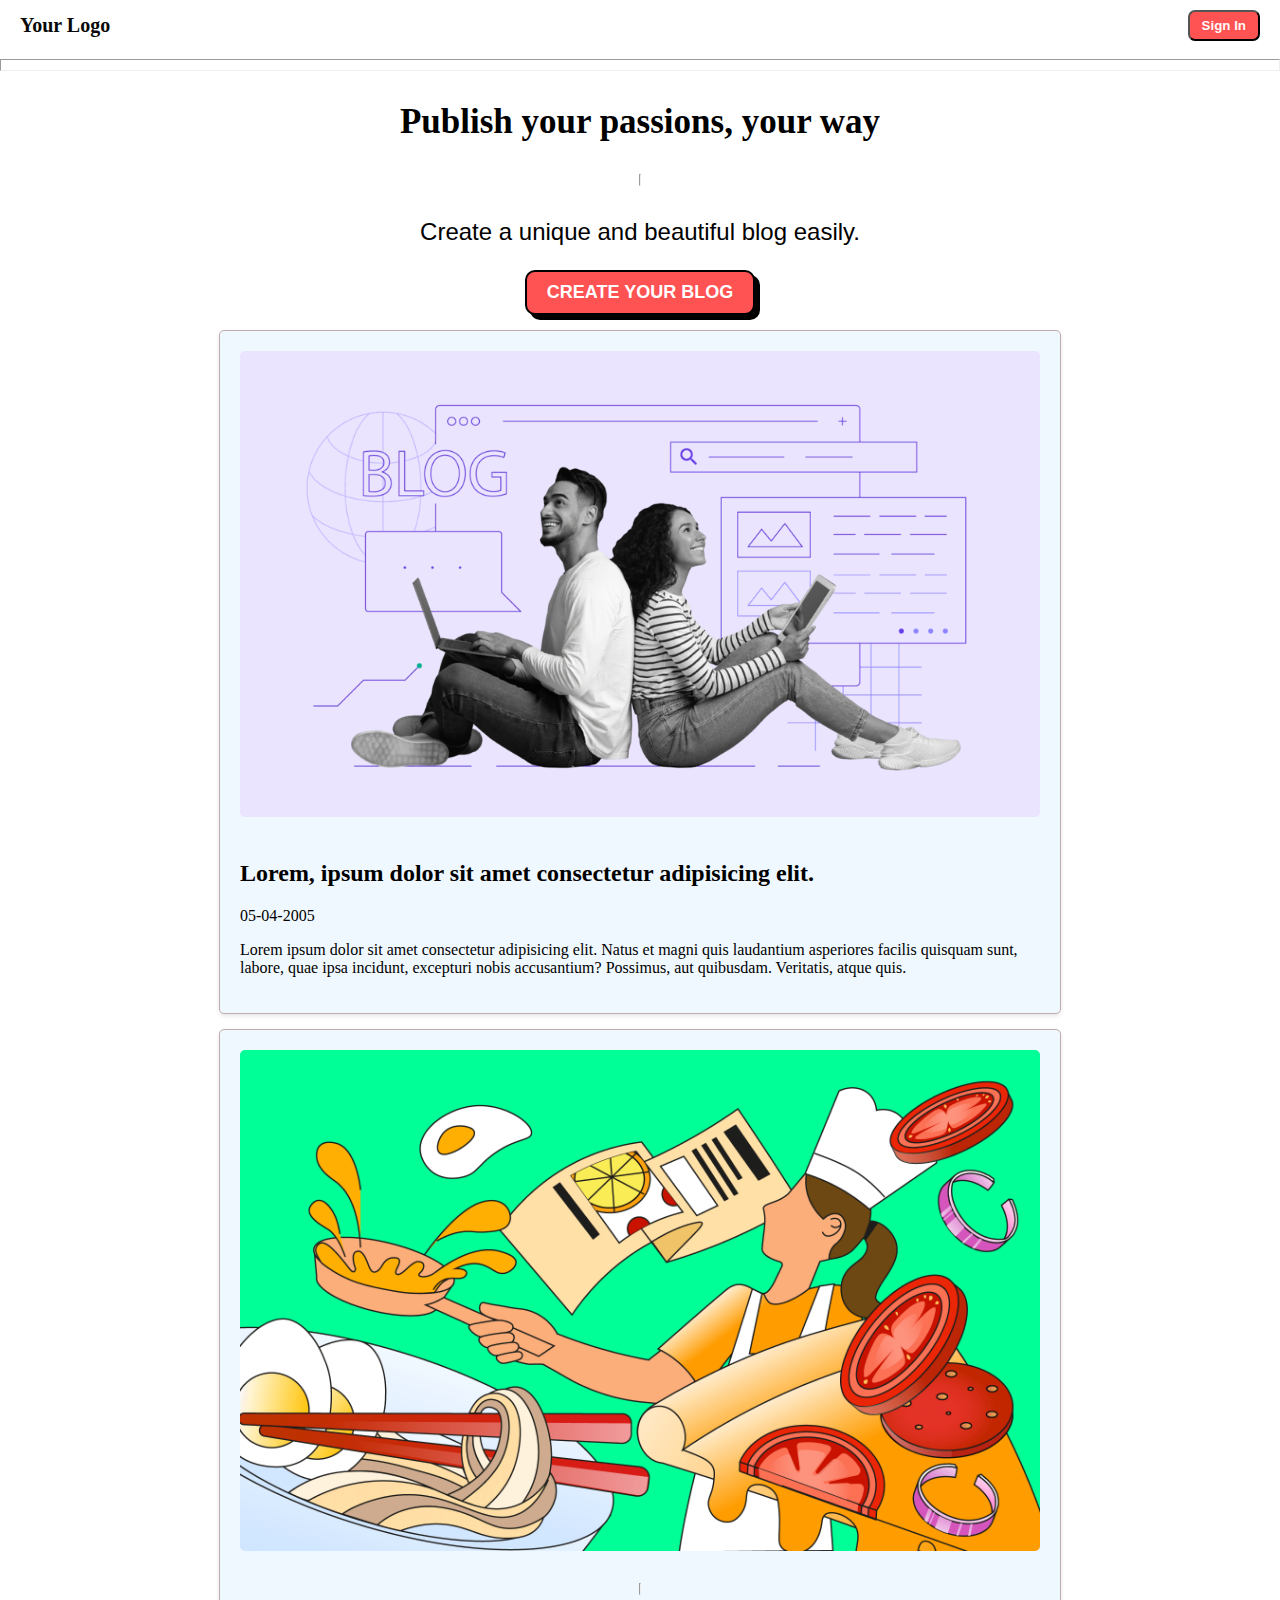
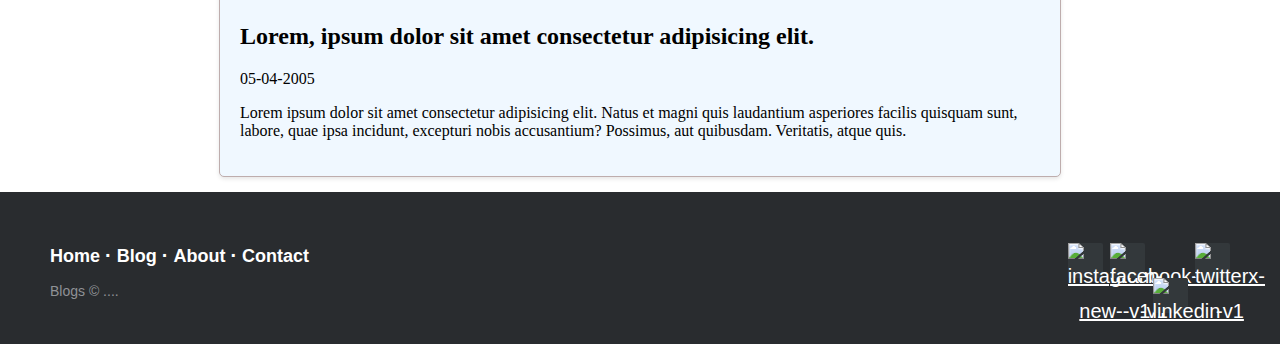
==== index.html @ b0e00db5 "Add files via upload" ====
<!DOCTYPE html>
<html lang="en">
<head>
    <meta charset="UTF-8">
    <meta name="viewport" content="width=device-width, initial-scale=1.0">
    <title>Blog</title>
    <link rel="stylesheet" href="style.css" />
    <script src="https://cdn.jsdelivr.net/npm/simple-parallax-js@5.5.1/dist/simpleParallax.min.js"></script>
</head>
<body>
   
    <header>
        <nav>
          <div class="logo">Your Logo</div>
          <ul class="nav-links">
            <button ><a href="#">Sign In</a></button>
           
          </ul>
        </nav>
      </header>
      
   
     <hr/>
     <div class="container">
        <div class="hero-header">
            <h1 class="one"  >Publish your passions, your way</h1>
            <hr/>
            <p class="two">Create a unique and beautiful blog easily.</p>
            <form action="blog.html" method="post" >
                <a href="blog.html" ><button class="comic-button">CREATE YOUR BLOG</button></a>
            </form>
        </div>
   
        
        <div class="displa">
         
            <div class="blog-post">
                <div class="image-container">
                    <img  class="thumbnail"  src="assets/img3.jpg" alt="Description of the image">
                  </div>
                 
                     
                <h2>Lorem, ipsum dolor sit amet consectetur adipisicing elit. </h2>
                <date>05-04-2005</date>
                <p>Lorem ipsum dolor sit amet consectetur adipisicing elit. Natus et magni quis laudantium asperiores facilis quisquam sunt, labore, quae ipsa incidunt, excepturi nobis accusantium? Possimus, aut quibusdam. Veritatis, atque quis.</p>
            
              </div>
              
              <div class="blog-post">
                <div class="image-container">
                    <img  class="thumbnail" src="assets/img2.jpg" alt="Description of the image">
                  </div>
                 
                    <hr/>
                <h2>Lorem, ipsum dolor sit amet consectetur adipisicing elit. </h2>
                <date>05-04-2005</date>
                <p>Lorem ipsum dolor sit amet consectetur adipisicing elit. Natus et magni quis laudantium asperiores facilis quisquam sunt, labore, quae ipsa incidunt, excepturi nobis accusantium? Possimus, aut quibusdam. Veritatis, atque quis.</p>
            
              </div>
              
         
         </div>

  
    </div>
   

    <footer class="footer-distributed">

      <div class="footer-right">

        <a href="#"><img width="40" height="40" src="https://img.icons8.com/ios-filled/50/instagram-new--v1.png" alt="instagram-new--v1"/></a>
        <a href="#"><img width="40" height="40" src="https://img.icons8.com/ios-filled/50/facebook--v1.png" alt="facebook--v1"/></i></a>
        
        <a href="#"><img width="40" height="40" src="https://img.icons8.com/ios-filled/50/linkedin.png" alt="linkedin"/></a>
        <a href="#"> <img width="40" height="40" src="https://img.icons8.com/fluency/40/twitterx--v1.png" alt="twitterx--v1"/></a>
      

      </div>


      <div class="footer-left">

        <p class="footer-links">
          <a class="link-1" href="#">Home</a>

          <a href="#">Blog</a>
          <a href="#">About</a>
          <a href="#">Contact</a>
        </p>

        <p>Blogs &copy; ....</p>
      </div>

    </footer>



    <script src="simpleParallax.js"></script>
<script src="script.js" charset="utf-8"></script>
</body>
</html>
---- style.css ----
body{
    margin: 0;
    padding: 0; 
    font-family: SuisseWorks, Georgia, Times, "Times New Roman", serif, "Apple Color Emoji", "Segoe UI Emoji", "Segoe UI Symbol";
}

  
  
  
 .hero-header{
    display: flex;
    flex-direction: column;
    justify-content: center;
    align-items: center;
    text-align: center;

 }

.one{
    font-size: 35px;
}
.two{
    font-size: 24px;
    font-family: sans-serif;
}
a .button{
    text-decoration: none;

}

header {
   
    padding: 10px 20px;
  }
  
  nav {
    display: flex;
    align-items: center;
    justify-content: space-between;
  }
  
  .logo {
    color: rgb(9, 9, 9);
    font-size: 20px;
    font-weight: bold;
  }
  
  .nav-links {
    list-style-type: none;
    margin: 0;
    padding: 0;
    display: flex;
  }
  
  .nav-links li {
    margin-right: 20px;
  }
  
  .nav-links li:last-child {
    margin-right: 0;
  }
  
  .nav-links a {
    color: rgb(255, 248, 248);
    text-decoration: none;
  }

  nav button{
    background-color: #ff5252;
    border: solid black 20px 20px ;
    border-radius: 7px;
    padding:  6px 12px ;
    cursor: pointer;
    font-family: sans-serif;
    font-weight: bolder;
    color: white;
  
  }
  .nav-links a:hover {
    color: #ff5252;
    background-color: antiquewhite;
  }
  nav button:hover{
   
    background-color: white;
    border:  #ff5252 solid ;
    color: mediumvioletred;
  }
  
  /* Media Queries for responsiveness */
  @media only screen and (max-width: 768px) {
    .logo {
      font-size: 18px;
    }
  
    .nav-links {
      flex-direction: column;
    }
  
    .nav-links li {
      margin: 10px 0;
    }
  }


  .comic-button {
    display: inline-block;
    padding: 10px 20px;
    font-size:18px;
    font-weight: bold;
    text-align: center;
    text-decoration: none;
    color: #fff;
    background-color: #ff5252;
    border: 2px solid #000;
    border-radius: 10px;
    box-shadow: 5px 5px 0px #000;
    transition: all 0.3s ease;
    cursor: pointer;
  }
  
  .comic-button:hover {
    background-color: #fff;
    color: #ff5252;
    border: 2px solid #ff5252;
    box-shadow: 5px 5px 0px #ff5252;
  }
  
  .comic-button:active {
    background-color: #fcf414;
    box-shadow: none;
    transform: translateY(4px);
  }
  
  .form {
    --input-focus: #2d8cf0;
    --font-color: #323232;
    --font-color-sub: #666;
    --bg-color: beige;
    --main-color: black;
    padding: 20px;
    background: lightblue;
    display: flex;
    flex-direction: column;
    align-items: flex-start;
    justify-content: center;
    gap: 20px;
    border-radius: 5px;
    border: 2px solid var(--main-color);
    box-shadow: 4px 4px var(--main-color);
  }
  
  .title {
    color: var(--font-color);
    font-weight: 900;
    font-size: 20px;
    margin-bottom: 25px;
  }
  
  .title span {
    color: var(--font-color-sub);
    font-weight: 600;
    font-size: 17px;
  }
  
  .input {
    width: 250px;
    height: 40px;
    border-radius: 5px;
    border: 2px solid var(--main-color);
    background-color: var(--bg-color);
    box-shadow: 4px 4px var(--main-color);
    font-size: 15px;
    font-weight: 600;
    color: var(--font-color);
    padding: 5px 10px;
    outline: none;
  }
  
  .input::placeholder {
    color: var(--font-color-sub);
    opacity: 0.8;
  }
  
  .input:focus {
    border: 2px solid var(--input-focus);
  }
  
  .login-with {
    display: flex;
    gap: 20px;
  }
  
  .button-log {
    cursor: pointer;
    width: 40px;
    height: 40px;
    border-radius: 100%;
    border: 2px solid var(--main-color);
    background-color: var(--bg-color);
    box-shadow: 4px 4px var(--main-color);
    color: var(--font-color);
    font-size: 25px;
    display: flex;
    justify-content: center;
    align-items: center;
  }
  
  .icon {
    width: 24px;
    height: 24px;
    fill: var(--main-color);
  }
  
  .button-log:active, .button-confirm:active {
    box-shadow: 0px 0px var(--main-color);
    transform: translate(3px, 3px);
  }
  
  .button-confirm {
    margin: 50px auto 0 auto;
    width: 120px;
    height: 40px;
    border-radius: 5px;
    border: 2px solid var(--main-color);
    background-color: var(--bg-color);
    box-shadow: 4px 4px var(--main-color);
    font-size: 17px;
    font-weight: 600;
    color: var(--font-color);
    cursor: pointer;
  }
  


.form-container {
    display: flex;
    justify-content: center;
    margin-top: 10vh;
}




/* Media Queries for responsiveness */
@media only screen and (max-width: 768px) {
    .form {
        padding: 10px;
    }
    .title {
        font-size: 18px;
        margin-bottom: 20px;
    }
    .title span {
        font-size: 15px;
    }
    .input {
        max-width: 250px;
    }
    .button-log,
    .button-confirm {
        width: 100%;
        max-width: 200px;
    }
}


  .display {
    --text-color: #323232;
    --date-color: #666;
    --bg-color: beige;
    --border-color: black;
    --title-font-size: 20px;
    --date-font-size: 14px;
    --paragraph-font-size: 16px;
    padding: 20px;
    background: lightblue;
    border-radius: 5px;
    border: 2px solid var(--border-color);
    box-shadow: 4px 4px var(--border-color);
    max-width: 70%; /* Adjust the max-width as needed */
    margin-top: 5vh;
    text-align: left;
    margin-left:10%;
    margin-right: 10%;
    
  }

  hr{
    height: 10px;
    color: solid black;
  }
  
  .display h2 {
    color: var(--text-color);
    font-size: var(--title-font-size);
    margin-bottom: 10px;
  }
  
  .display date {
    color: var(--date-color);
    font-size: var(--date-font-size);
    margin-bottom: 10px;
    display: block;
  }
  
  .display p {
    color: var(--text-color);
    font-size: var(--paragraph-font-size);
    margin-bottom: 0;
    font-family: sans-serif;

  }
  
  /* Media Queries for responsiveness */
  @media only screen and (max-width: 768px) {
    .display {
      padding: 10px;
    }
    .display h2 {
      font-size: calc(var(--title-font-size) * 0.9);
    }
    .display date {
      font-size: calc(var(--date-font-size) * 0.9);
    }
    .display p {
      font-size: calc(var(--paragraph-font-size) * 0.9);
    }
  }
  
  @media only screen and (max-width: 576px) {
    .display {
      max-width: 90%; /* Adjust max-width for smaller screens */
    }
    .display h2 {
      font-size: calc(var(--title-font-size) * 0.8);
    }
    .display date {
      font-size: calc(var(--date-font-size) * 0.8);
    }
    .display p {
      font-size: calc(var(--paragraph-font-size) * 0.8);
    }
  }
  

  .blog-post {
    display: flex;
    flex-direction: column;
    max-width: 800px; /* Adjust max-width as needed */
    margin: 0 auto; /* Centers the blog post horizontally */
    padding: 20px;
    border: 0.1px solid #beadad;
    border-radius: 5px;
    box-shadow: 0 2px 4px rgba(6, 5, 5, 0.1);
    background-color:aliceblue;
    margin-top: 15px;
    margin-bottom: 15px;
    
  }
  
  .image-container {
    text-align: center;
    margin-bottom: 20px;
  }
  
  .image-container img {
    max-width: 100%;
    height: auto;
    border-radius: 5px;
  }
  
  .post-content {
    text-align: left;
  }
  
  .post-content h2 {
    margin-bottom: 10px;
  }
  
  .post-content p {
    margin-bottom: 20px;
  }
  

  
section {
    width: 100%;
    display: inline-block;
    background: #ccc;
    height: 60vh;
    text-align: center;
    font-size: 22px;
    font-weight: 700;
    text-decoration: underline;
  }
  
  .footer-distributed {
    background-color: #292c2f;
    box-shadow: 0 1px 1px 0 rgba(0, 0, 0, 0.12);
    box-sizing: border-box;
    width: 100%;
    text-align: left;
    font: normal 16px sans-serif;
    padding: 45px 50px;
  }
  
  .footer-distributed .footer-left p {
    color: #8f9296;
    font-size: 14px;
    margin: 0;
  }
  /* Footer links */
  
  .footer-distributed p.footer-links {
    font-size: 18px;
    font-weight: bold;
    color: #ffffff;
    margin: 0 0 10px;
    padding: 0;
    transition: ease .25s;
  }
  
  .footer-distributed p.footer-links a {
    display: inline-block;
    line-height: 1.8;
    text-decoration: none;
    color: inherit;
    transition: ease .25s;
  }
  
  .footer-distributed .footer-links a:before {
    content: "·";
    font-size: 20px;
    left: 0;
    color: #fff;
    display: inline-block;
    padding-right: 5px;
  }
  
  .footer-distributed .footer-links .link-1:before {
    content: none;
  }
  
  .footer-distributed .footer-right {
    float: right;
    margin-top: 6px;
    max-width: 180px;
  }
  
  .footer-distributed .footer-right a {
    display: inline-block;
    width: 35px;
    height: 35px;
    background-color: #33383b;
    border-radius: 2px;
    font-size: 20px;
    color: #ffffff;
    text-align: center;
    line-height: 35px;
    margin-left: 3px;
    transition:all .25s;
  }
  
  .footer-distributed .footer-right a:hover{transform:scale(1.1); -webkit-transform:scale(1.1);}
  
  .footer-distributed p.footer-links a:hover{text-decoration:underline;}
  
  /* Media Queries */
  
  @media (max-width: 600px) {
    .footer-distributed .footer-left, .footer-distributed .footer-right {
      text-align: center;
    }
    .footer-distributed .footer-right {
      float: none;
      margin: 0 auto 20px;
    }
    .footer-distributed .footer-left p.footer-links {
      line-height: 1.8;
    }
  }
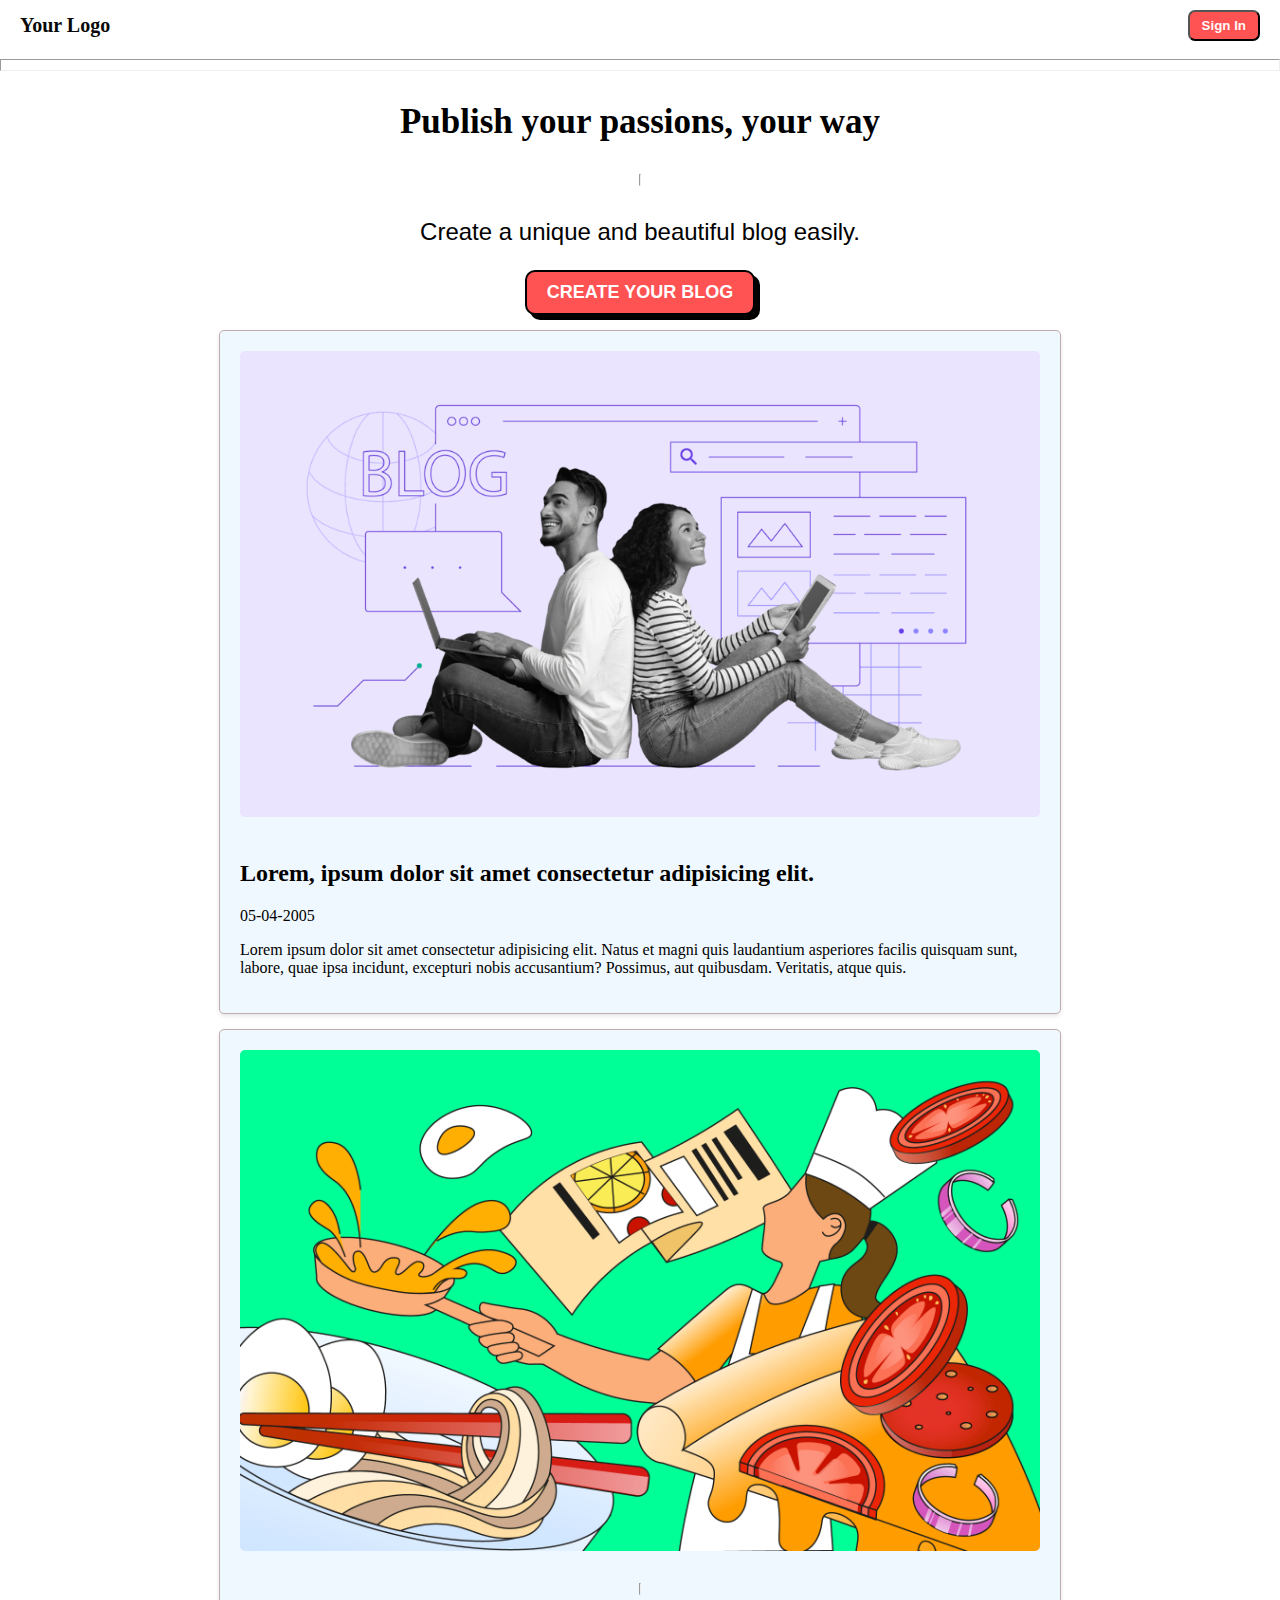
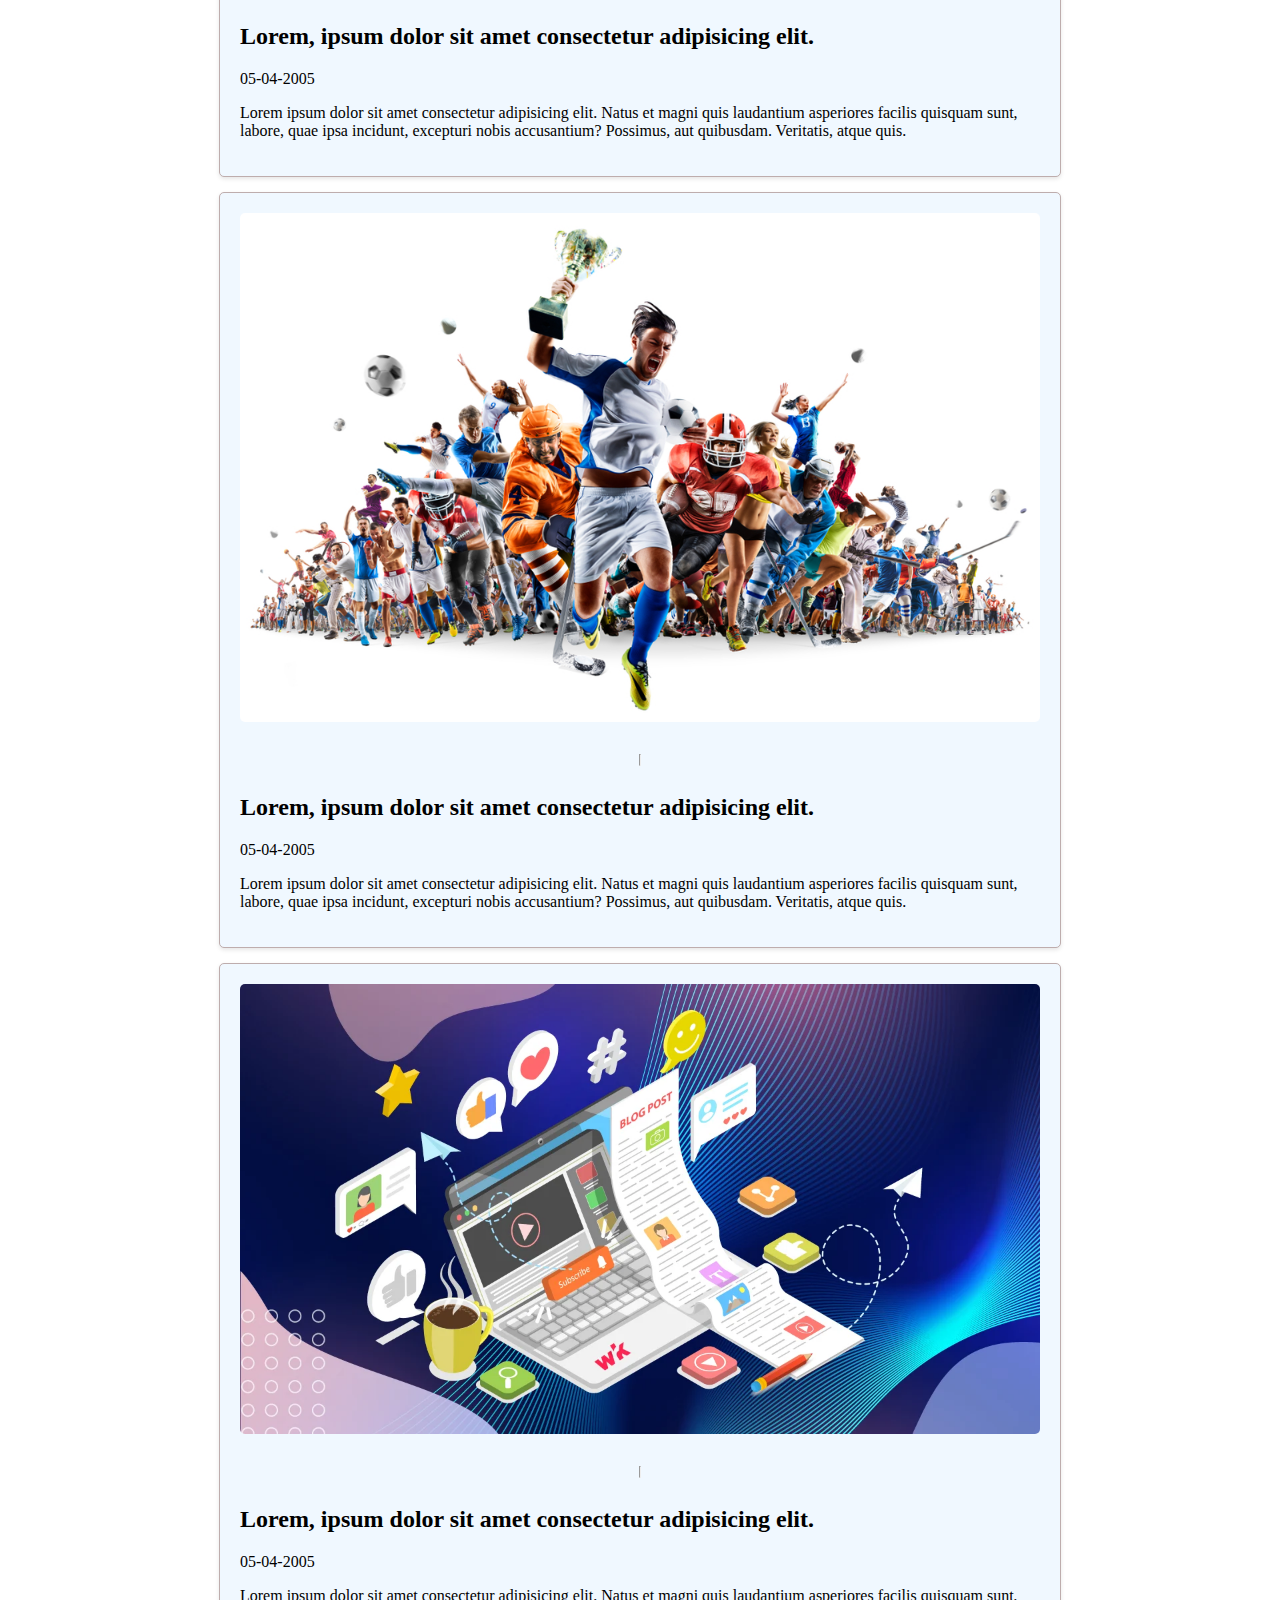
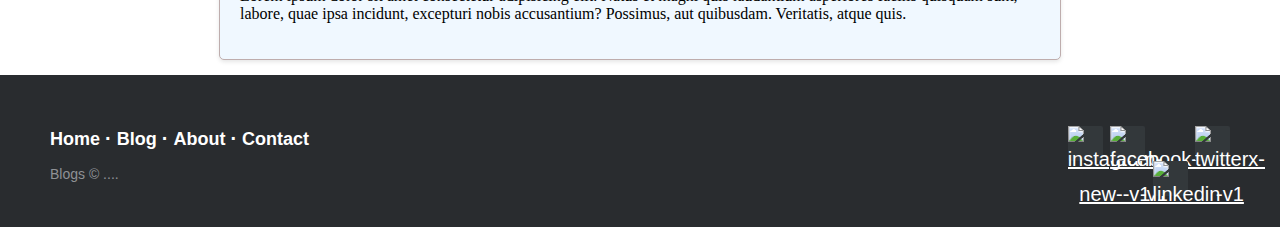
==== commit 4aa07ba8: "Add files via upload" ====
--- a/index.html
+++ b/index.html
@@ -57,6 +57,30 @@
                 <p>Lorem ipsum dolor sit amet consectetur adipisicing elit. Natus et magni quis laudantium asperiores facilis quisquam sunt, labore, quae ipsa incidunt, excepturi nobis accusantium? Possimus, aut quibusdam. Veritatis, atque quis.</p>
             
               </div>
+
+              <div class="blog-post">
+                <div class="image-container">
+                    <img  class="thumbnail" src="assets/img1.jpg" alt="Description of the image">
+                  </div>
+                 
+                    <hr/>
+                <h2>Lorem, ipsum dolor sit amet consectetur adipisicing elit. </h2>
+                <date>05-04-2005</date>
+                <p>Lorem ipsum dolor sit amet consectetur adipisicing elit. Natus et magni quis laudantium asperiores facilis quisquam sunt, labore, quae ipsa incidunt, excepturi nobis accusantium? Possimus, aut quibusdam. Veritatis, atque quis.</p>
+            
+              </div>
+
+              <div class="blog-post">
+                <div class="image-container">
+                    <img  class="thumbnail" src="assets/img4.jpg" alt="Description of the image">
+                  </div>
+                 
+                    <hr/>
+                <h2>Lorem, ipsum dolor sit amet consectetur adipisicing elit. </h2>
+                <date>05-04-2005</date>
+                <p>Lorem ipsum dolor sit amet consectetur adipisicing elit. Natus et magni quis laudantium asperiores facilis quisquam sunt, labore, quae ipsa incidunt, excepturi nobis accusantium? Possimus, aut quibusdam. Veritatis, atque quis.</p>
+            
+              </div>
               
          
          </div>
